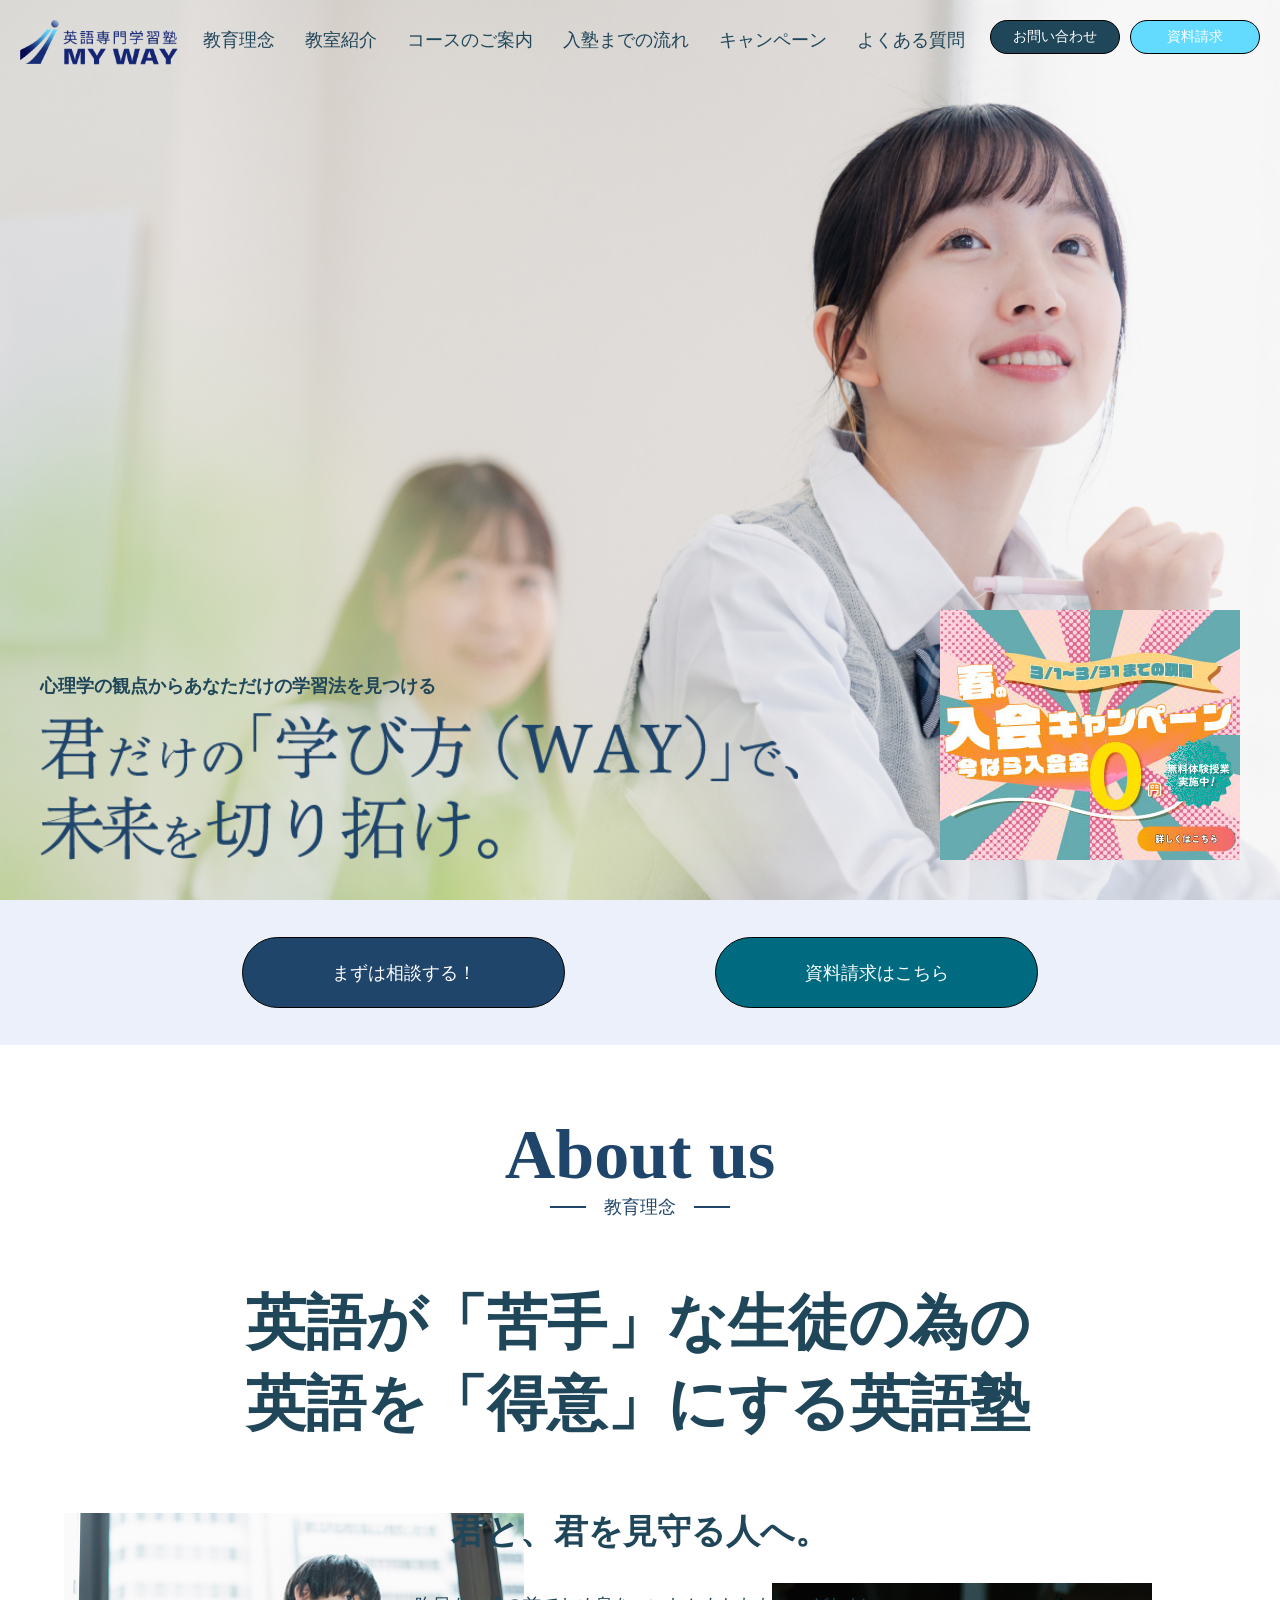
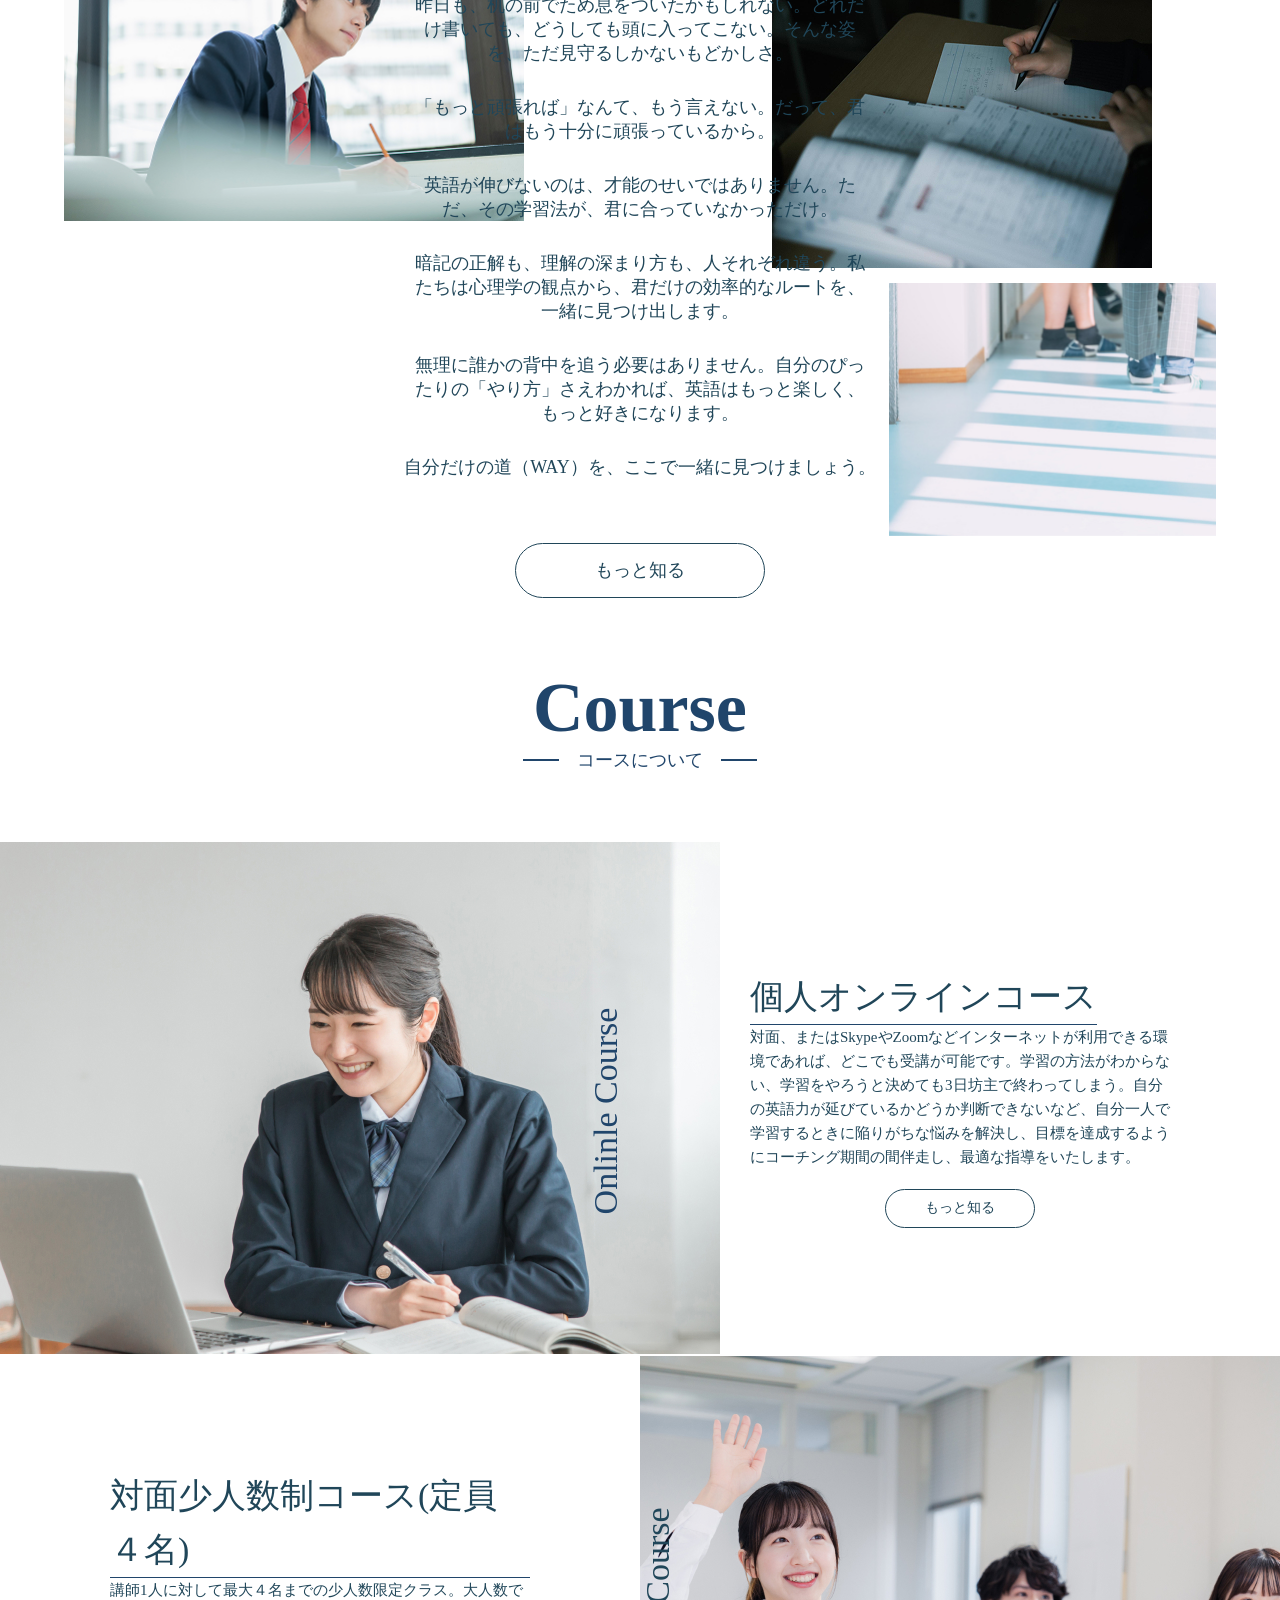
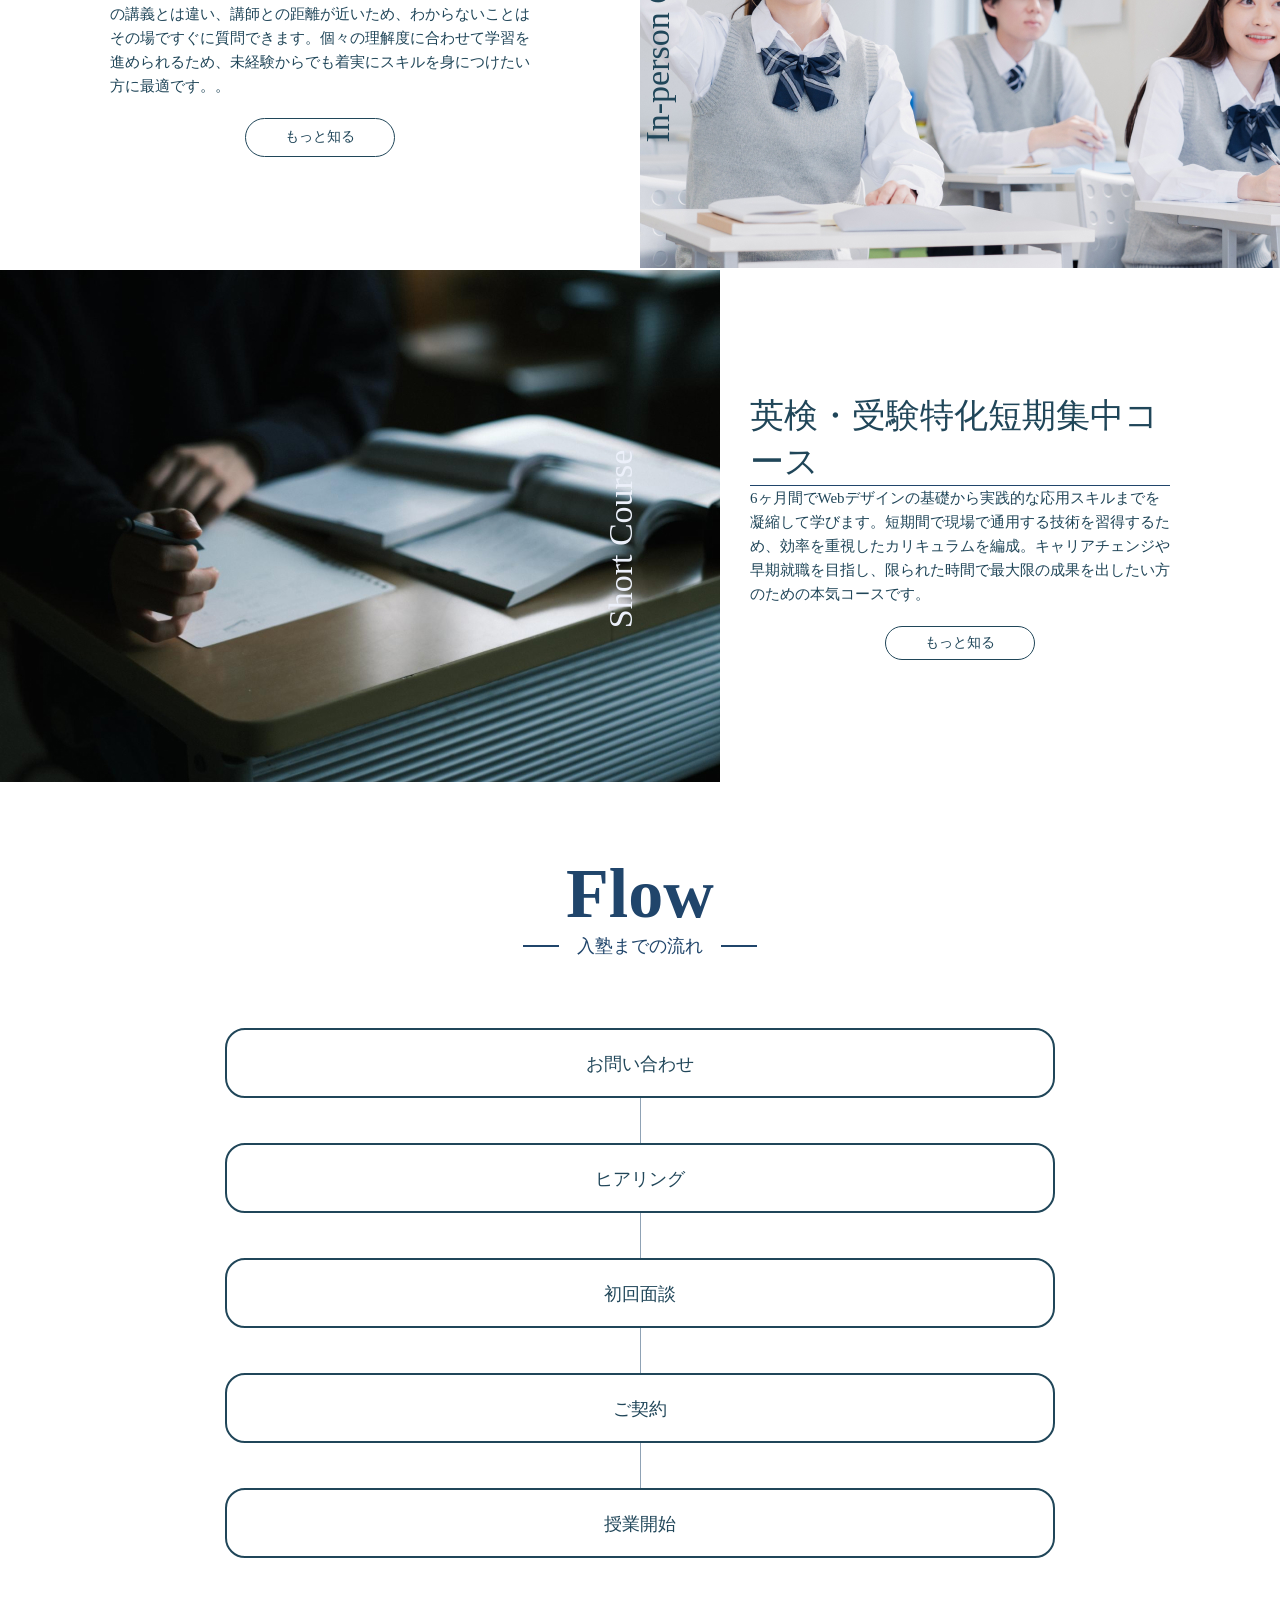
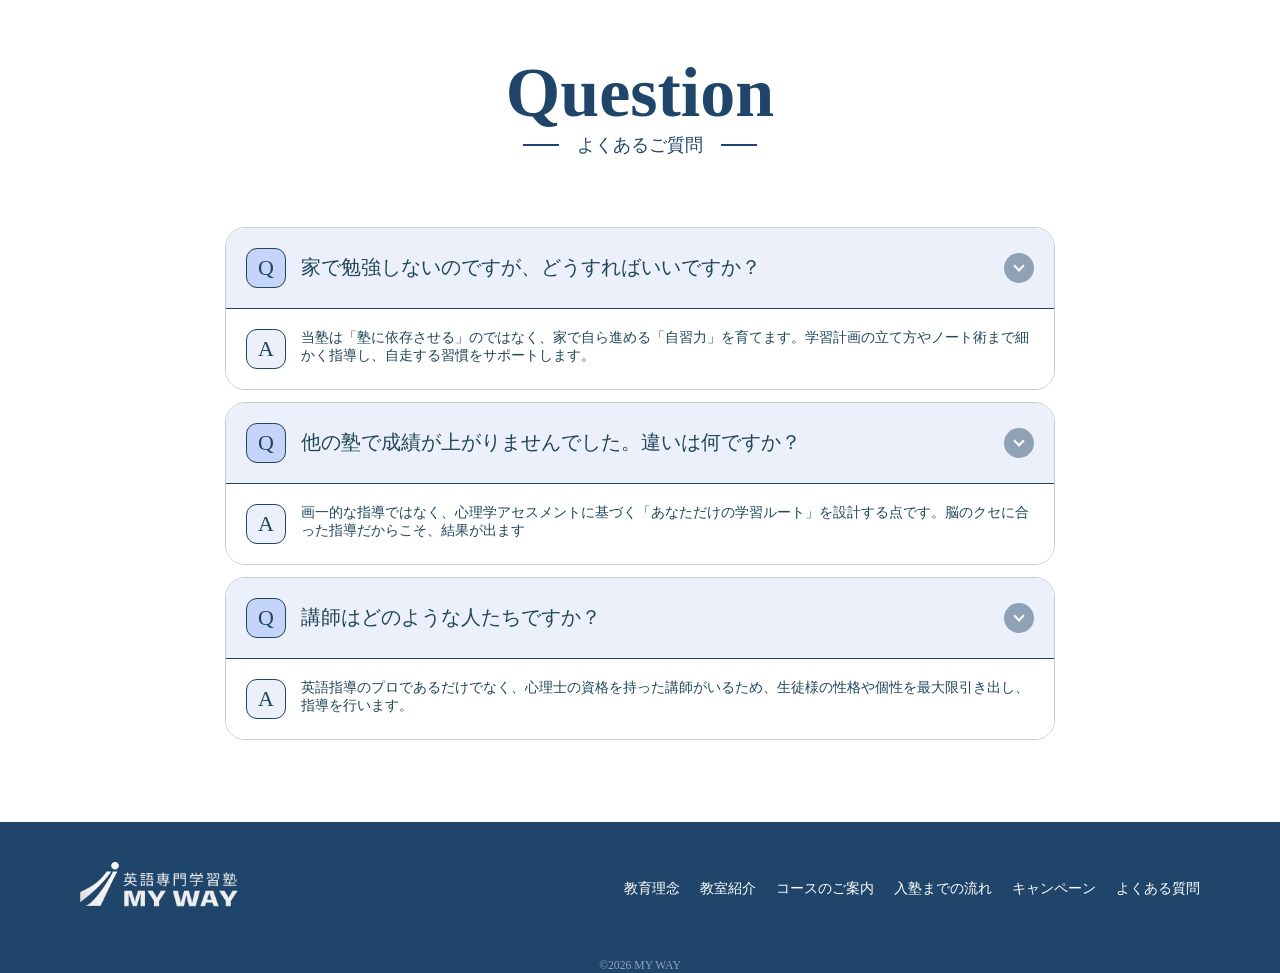
==== index.html @ c49bf660 "Add files via upload" ====
<!doctype html>
<html>
<head>
	
	<meta charset="UTF-8">
	<meta name="description" content="">
	<title>英語専門学習塾 MY WAY</title>
	<link rel="stylesheet" href="style.css">
</head>

<body>
	<header class="header">
		<div class="header-inner">
			<a href="">
				<img src="images/logo.png" alt="MY WAY 英語専門塾のロゴ" height="50">
			</a>
		</div>
			<div class="header-nav-main">
				<ul class="header-nav-list">
					<li ><a class="header-nav-item" href="#1">教育理念</a></li>
					<li><a class="header-nav-item" href="#2">教室紹介</a></li>
					<li><a class="header-nav-item" href="#3">コースのご案内</a></li>
					<li><a class="header-nav-item" href="#4">入塾までの流れ</a></li>
					<li><a class="header-nav-item" href="#5">キャンペーン</a></li>
					<li><a class="header-nav-item" href="#6">よくある質問</a></li>
				</ul>

				<ul class="header-nav-btn">
					<li><a class="c-btn -sm" href="#">お問い合わせ</a></li>
					<li><a class="c-btn -sm -lightblue" href="#">資料請求</a></li>
				</ul>
			</div>
	</header>
	<div class="mv">
		<div class="mv-inner">
			<div class="mv-texterea">
				<p class="mv-sub-text">心理学の観点からあなただけの学習法を見つける</p>
				<p><img src="images/title-mv.svg" alt="君だけの学び方で未来を切り拓け" class="img-title"></p>
			</div>
			<a href="#" id="5"><img src="images/bnr-campaign.jpg" alt="キャンペーンの写真"></a>
		</div>
	</div>
	<section class="contact-erea">
		<ul class="btn-contact">
			<li><a class="c-btn" href="#">まずは相談する！</a></li>
			<li><a class="c-btn -green" href="#">資料請求はこちら</a></li>
		</ul>
	</section>

	<main class="main">
		<section class="about-wapper" id="1">
			<div class="about-container"><!--共通-->
				<h1>About us</h1>
				<p class="text">教育理念</p>
			</div>
			<div class="about-contents">
				
				<img src="images/img-top.jpg" alt="男の子の写真" class="img-top">
				<img src="images/img-study.jpg" alt="ノートの写真" class="img-study">
				<img src="images/img-foot.jpg" alt="足元の写真" class="img-foot">
				
				
				<h2>英語が「苦手」な生徒の為の英語を「得意」にする英語塾</h2>
				<h3>君と、君を見守る人へ。</h3>
				
				<div class="main-text">
					<p>昨日も、机の前でため息をついたかもしれない。どれだけ書いても、どうしても頭に入ってこない。そんな姿を、ただ見守るしかないもどかしさ。</p>
					<p>「もっと頑張れば」なんて、もう言えない。だって、君はもう十分に頑張っているから。</p>
					<p>英語が伸びないのは、才能のせいではありません。ただ、その学習法が、君に合っていなかっただけ。</p>
					<p>暗記の正解も、理解の深まり方も、人それぞれ違う。私たちは心理学の観点から、君だけの効率的なルートを、一緒に見つけ出します。</p>
					<p>無理に誰かの背中を追う必要はありません。自分のぴったりの「やり方」さえわかれば、英語はもっと楽しく、もっと好きになります。</p>
					<p>自分だけの道（WAY）を、ここで一緒に見つけましょう。</p>
				</div>
				
				<ul class="btn-about">
					<li><a class="b-btn" href="#">もっと知る</a></li>
				</ul>
			</div>
		</section>
				
		<section class="course-wapper" id="3">
			<div class="course-container">
				<h1>Course</h1>
				<p class="text">コースについて</p>
			</div><!-- /.course-container -->
			
			<div class="card">
				<div class="card-container">
					<div class="box1">
						<p class="course-label">Onlinle Course</p>
						<div><img src="images/img-online.jpg" alt="個別オンラインコースの写真"></div>
					</div>
					<div class="contents-sub">
						<div class="box2">
							<div class="contents-text">個人オンラインコース</div>
							<p>対面、またはSkypeやZoomなどインターネットが利用できる環境であれば、どこでも受講が可能です。学習の方法がわからない、学習をやろうと決めても3日坊主で終わってしまう。自分の英語力が延びているかどうか判断できないなど、自分一人で学習するときに陥りがちな悩みを解決し、目標を達成するようにコーチング期間の間伴走し、最適な指導をいたします。</p>

							<ul class="btn-about">
								<li><a class="b-btn -sm" href="course-index.html">もっと知る</a></li>
							</ul>
						</div>
					</div>
				</div>
				
				<div class="card-container">
					<div class="box3">					
						<p class="course-label2">In-person Course</p>
						<div><img src="images/img-inperson.jpg" alt="対面少人数制コースの写真"></div>
					</div>
					
					<div class="contents-sub">
						<div class="box4">
							<div class="contents-text">対面少人数制コース(定員４名)</div>
							<p>講師1人に対して最大４名までの少人数限定クラス。大人数での講義とは違い、講師との距離が近いため、わからないことはその場ですぐに質問できます。個々の理解度に合わせて学習を進められるため、未経験からでも着実にスキルを身につけたい方に最適です。。</p>

							<ul class="btn-about">
								<li><a class="b-btn -sm" href="#">もっと知る</a></li>
							</ul>
						</div>
					</div>
				</div>
				
				<div class="card-container">
					<div class="box5">
						<p class="course-label">Short Course</p>
						<div><img src="images/img-short.jpg" alt="英検・受験特化短期集中コースの写真"></div>
					</div>
					
					<div class="contents-sub">
						<div class="box6">
							<div class="contents-text">英検・受験特化短期集中コース</div>
							<p>6ヶ月間でWebデザインの基礎から実践的な応用スキルまでを凝縮して学びます。短期間で現場で通用する技術を習得するため、効率を重視したカリキュラムを編成。キャリアチェンジや早期就職を目指し、限られた時間で最大限の成果を出したい方のための本気コースです。</p>

							<ul class="btn-about">
								<li><a class="b-btn -sm" href="#">もっと知る</a></li>
							</ul>
						</div>
					</div>
				</div>
			</div>
		</section>
		
		<section class="flow-wapper" id="4">
			<div class="flow-container">
				<h1>Flow</h1>
				<p class="text">入塾までの流れ</p>
			</div>
			
			<div class="flow-contents">
				<div class="flow-item">お問い合わせ</div>
				<div class="flow-item">ヒアリング</div>
				<div class="flow-item">初回面談</div>
				<div class="flow-item">ご契約</div>
				<div class="flow-item">授業開始</div>
			</div>
		</section>

		
		<section class="qa-wapper" id="6">
			<div class="qa-container">
				<h1>Question</h1>
				<p class="text">よくあるご質問</p>
			</div><!-- /.flow-container -->
			
			<dl class="qa-list">
				<div class="qa-item">
					<dt class="qa-qestion">
						<span>
							家で勉強しないのですが、どうすればいいですか？
						</span>					
						<div class="plus-icon"></div>
						<a href="#" class="btn-qa"></a>

					</dt>
					<dd class="qa-answer">
						<p >当塾は「塾に依存させる」のではなく、家で自ら進める「自習力」を育てます。学習計画の立て方やノート術まで細かく指導し、自走する習慣をサポートします。
						</p>
					</dd>
				</div>
				
				<div class="qa-item">
					<dt class="qa-qestion">
						<span>
							他の塾で成績が上がりませんでした。違いは何ですか？
						</span>					
						<div class="plus-icon"></div>
						<a href="#" class="btn-qa"></a>
					</dt>
					<dd class="qa-answer">
						<p >画一的な指導ではなく、心理学アセスメントに基づく「あなただけの学習ルート」を設計する点です。脳のクセに合った指導だからこそ、結果が出ます
						</p>
					</dd>
				</div>
				
				<div class="qa-item">
					<dt class="qa-qestion">
						<span>
							講師はどのような人たちですか？
						</span>					
						<div class="plus-icon"></div>
						<a href="#" class="btn-qa"></a>

					</dt>
					<dd class="qa-answer">
						<p >英語指導のプロであるだけでなく、心理士の資格を持った講師がいるため、生徒様の性格や個性を最大限引き出し、指導を行います。
						</p>
					</dd>
				</div>				
			</dl>
		</section>
	</main>
	
	<footer class="footer">
		<footer class="footer">
			<div class="footer-inner">
				<a href="">
					<img src="images/footer-inner.svg" alt="MY WAY 英語専門塾のロゴ" height="50">
				</a>
				
			</div>
			<ul class="footer-contents">
				<li ><a class="footer-nav-item" href="#">教育理念</a></li>
				<li><a class="footer-nav-item" href="#">教室紹介</a></li>
				<li><a class="footer-nav-item" href="#">コースのご案内</a></li>
				<li><a class="footer-nav-item" href="#">入塾までの流れ</a></li>
				<li><a class="footer-nav-item" href="#">キャンペーン</a></li>
				<li><a class="footer-nav-item" href="#">よくある質問</a></li>
			</ul>
		</footer>
	  	<p class="copyright">
			<small>&copy;2026 MY WAY</small>
	  	</p>
	</footer>		
</body>
</html>
---- style.css ----
@charset "UTF-8";
/* CSS Document */
*,* ::before,*::after{
	box-sizing: border-box;
	margin: 0;
	padding: 0;
}
html{
	font-size: 62.5%;
	font-weight: lighter;
	color: #204659;
	font-family: "Shippori Antique" "游ゴシック体", YuGothic, "游ゴシック Medium", "Yu Gothic Medium", "游ゴシック", "Yu Gothic", sans-serif;

}
ul{
	list-style: none;
}
a{
	text-decoration: none;
	color: #204659;
	font-family: "Zen Kaku Gothic";
	font-size: 18px;

}
a :hover{
	opacity: 70%;
}

/* ボタン共通 */
.c-btn {
	display: block;
	width: 323px;
	border: 1px solid #000;
	border-radius: 100vmax;
	padding: 1.25em;
	text-align: center;
	background: #20456B;
	color: #fff;
	font-size: 18px;
}

.c-btn.-sm {
	width: 130px;
	padding: .5em;
	background-color: #204659;
	font-size: 14px;
}

.c-btn.-green {
	background: #006A80;
}

.c-btn.-lightblue {
	background: #63DAFF;
}

/*透明なbtn共通*/
.b-btn{
	display: inline-block;
	width: 250px;
	border: 1px solid #204659;
	border-radius: 100vmax;
	padding: .8em;
	text-align: center;
	color: #204659;
	font-size: 18px;
}
.b-btn.-sm{
	width: 150px;
	padding: .5em;
	font-size: 14px;
}

.b-btn.-l{
	position: relative;
	width: 50px;
	height: 50px;
}
.b-btn.-l:hover{
	background-color: #20456B;
}
.b-btn.-l:after{
	content: "";
	position: absolute;
	width: 13px;
	height: 13px;
	border-bottom: solid 1px #006A80;
	border-right: solid 1px #006A80;
	top: 55%;
	left:50%;
	transform: translate(-50%,-50%) rotate(-135deg);
}
.btn-about{
 	margin-top: 64px;
}
.btn-about a:hover{
	color: #fff;
	background-color: rgba(32,70,89,0.8);
	transition: all 0.7s;
}
.outer{
	margin: 0 auto;
	width: 1440px;
}

/*ヘッダー*/
.header-nav-item{
	display: block;
	text-align: center;
	font-family: "Zen Maru Gothic";
	font-size: 18px;
}
.header-nav-item:hover{
	opacity: 70%;
}
.header-wapper{
	display: flex;
	justify-content: space-between;
	background-color: #ECF0FA;
	padding: 10px 40px;
}
.logo{
	width: 10px;
	display: block;
}
.header-nav-list{
	display: flex;
	height: 40px;
	justify-content: center;
	align-items: center;
	gap: 30px;
}
.header-nav-btn{
	display: flex;
	justify-content: center;
	align-items: flex-start;
	gap: 10px;
}
.header-nav-main{
	display: flex;
	gap: 25px;
}
.header{
	display: flex;
	justify-content: space-between;
	position: fixed;
	top: 0;
	width: 100%;
	padding: 20px;
	z-index: 10000;
}
.header.-sub{
	position: sticky;
	background-color: rgba(255,255,255,0.3);
}
/*mv*/
.mv img{
	display: block;
	max-width: 100%;
	height: auto;
}
.mv{
	height: 100vh;
	padding-bottom: 40px;
	background-image: url("images/img-mv.jpg");
	background-size: cover;
	background-repeat: no-repeat;
}
.mv-inner{
	height: 100%;
	display: flex;
	justify-content: space-between;
	align-items: flex-end;
	padding: 0 40px;
}
.mv-sub-text{
	font-size: 18px;
	font-weight: bold;
}
.img-title{
	padding-top: 15px;
}


/*contact-erea*/
.contact-erea{
	display: flex;
	justify-content: center;
	align-items: center;
	width: 100%;
	height: 145px;
	background-color: #ECF0FA;
}
.btn-contact{
	display: flex;
	justify-content: center;
	align-items: center;
	gap: 150px;
}
.btn-contact1{
	display: flex;
	justify-content: center;
	align-items: center;
	background-color: #20456B;
}
.btn-contact1:hover{
	opacity: 70%;
}
.btn-contact2{
	display: flex;
	justify-content: center;
	align-items: center;
	background-color: #006A80;
}
.btn-contact2:hover{
	opacity: 70%;
}

/*共通見出し*/
.about-container{
	display: block;
}
h1{
	font-size: 70px;
	color: #20456B;
	text-align: center;
}
.text{
	display: flex;
	justify-content: center;
	align-items: center;
	font-size: 18px;
	color: #20456B;
}
.text:before,.text:after {
	border-top: 2px solid #20456B;
	content:"";
	width: 2em;
}
.text:before{
	margin-right: 1em;
}
.text:after{
	margin-left: 1em;
}


.about-wapper{
 	display: flex;
	flex-direction: column;
	justify-content: center;
	align-items: center;
	padding-top: 70px;
}
.about-contents{
	position: relative;
	width: 100%;
 	display: flex;
	flex-direction: column;
	justify-content: center;
	align-items: center;
	margin-top: 64px;
}
.about-contents img{
	position: absolute;
	z-index: -1;
}
.img-top{
	top: 230px;
	left: 5%;
	width: 460px;
}
.img-study{
	top: 300px;
	right: 10%;
	width: 380px;
}
.img-foot{
	top: 600px;
	right: 5%;
	width: 327px;
}
	
h2{
	font-size: 60px;
	width: 788px;
}
h3{
	font-size: 34px;
	margin-top: 64px;
}
.main-text{
	display: flex;
	flex-direction: column;
	justify-content: center;
	align-items: center;
	text-align: center;
	gap: 30px;
	margin-top: 38px;
}
.about-contents p{
	font-size: 18px;
	width: 450px;
}
.about-contents p:last-child{
	width: 500px;
}

/*コースについて*/
.course-wapper{
	margin-top: 70px;
}
.card{
	display: flex;
	flex-direction: column;
	max-width: 1440px;
	width: 100%;
	margin: 0 auto;
	margin-top: 70px;
}
.card-container{
	display: flex;
	width: 100%;
	min-height: 400px;
}
.card-container:nth-child(even){
	flex-direction: row-reverse;
}
.contents-text{
	font-size: 34px;
	border-bottom: 1px solid #20456B;
}
.box1,.box3,.box5{
	position: relative;
	width: 50%;
	height: 100%;
}
.course-label{
	position: absolute;
	font-size: 34px;
	color: #20456B;
	font-weight: lighter;
	z-index: 10;
	transform: rotate(-90deg);
	top: 250px;
	right:-70px;
}

.course-label2{
	color: #204659;
	position: absolute;
	font-size: 34px;
	font-weight: lighter;
	z-index: 10;
	transform: rotate(-90deg);
	top: 250px;
	left: -100px;

}
.box5 .course-label{
	color: #ECF0FA;
}
.contents-sub{
	display: flex;
	justify-content: center;
	align-items: center;
	background-color: #fff;
}
.contents-sub ul{
	margin: 20px auto 0;
	padding: 0;
	list-style: none;
}
.box2,.box4,.box6{
	width: 100%;
	height: 100%;
	display: flex;
	padding: 40px;
	flex-direction: column;
	justify-content: center;
	align-items: flex-start;
	text-align: left;
	padding: 0 110px;
}
.box2,.box4,.box6 p{
	font-size: 15px;
	line-height: 1.6;
	text-align: left;
}
/*フロー*/
.flow-container{
	margin-top: 70px;
}
.flow-contents{
	display: flex;
	justify-content: space-between;
	align-items: center;
	width: 900px;
	margin: 0 auto;
	gap: 20px;
	padding-top: 70px;
/*	border-bottom: solid 1px #000;*/
	flex-direction: column;
}

.flow-contents > div:not(:last-child)::before {
	content: "";
    background: #8FA2B5;
    width: 1px;
    height: 70%;
    position: absolute;
    top: calc(50% - -35px);
}
.flow-item{
	position: relative;
	width: 830px;
	height: 70px;
	display: flex;
	flex-direction: column;
	flex-wrap: wrap;
	align-items: center;
	padding: 22px;
	text-align: center;
	border-radius: 20px;
	border: 2px solid #204659;
	font-size: 18px;
	margin-bottom: 25px;
}
.flow-item:last-child::after{
	display: none;
}

/*クエスチョン*/
.qa-wapper{
	width: 830px;
	margin: 0 auto;
	padding-bottom: 70px;
}
.qa-container{
	max-width: 800px;
	margin: 0 auto;
	padding: 70px 60px;
}
.qa-item{
	margin-bottom: 12px;
	border-bottom: 1px solid #ccc;
	border-radius: 20px;
	overflow: hidden;
	border: 1px solid #ccc;
}
.qa-item span{
	font-size: 20px;
	text-align: left;
}
.qa-qestion{
	display: flex;
	align-items: center;
	justify-content: space-between;
	padding: 20px;
	background-color: #ECF0FA;
	border-bottom: 1px solid #204659;
}

.qa-qestion::before{
	content: "Q";
	display: flex;
	align-items: center;
	justify-content: center;
	width: 40px;
	height: 40px;
	background-color: #C5D4FA;
	border-radius: 11px;
	margin-right: 15px;
	font-size: 22px;
	border: 1px solid #204659;
}
.plus-icon {
	margin-right: auto;
}


.qa-answer{
	display: flex;
	padding: 20px;
	background-color: #fff;
	font-size: 14px;
}

.qa-answer::before{
	content: "A";
	display: flex;
	align-items: center;
	justify-content: center;
	width: 40px;
	height: 40px;
	background-color: #ECF0FA;
	border-radius: 11px;
	margin-right: 15px;
	font-size: 22px;
	border: 1px solid #204659;
}
.qa-answer p {
	width: calc(100% - 55px);
}

.btn-qa{
	position: relative;
	display: inline-block;
	width: 30px;
	height: 30px;
	background-color: #8FA2B5;
	border-radius: 50%;
	text-decoration: none;
	cursor: pointer;
}
.btn-qa:before{
	display: none;
}
.btn-qa:after{
	content: "";
	position: absolute;
	width: 8px;
	height: 8px;
	border-bottom: solid 2px #fff;
	border-right: solid 2px #fff;
	top: 45%;
	left:50%;
	transform: translate(-50%,-50%) rotate(45deg);
}

/*フッター*/
.footer-wapper{
	display: block;
	width: 100%;
	height: 170px;
}
.footer{
	display: flex;
	margin: 0 auto;
	justify-content: space-between;
	align-items: center;
	flex-wrap: wrap;
	background-color: #20456B;
	padding: 20px 40px 0 40px;
	height: auto;
	width: 100%;
	gap: 20px;
}
.footer-contents{
	display: flex;
	justify-content: center;
	gap: 20px;
}
.footer-nav-item{
	color: #fff;
	font-size: 14px;
	font-weight: lighter;
}
.copyright{
	color: #8FA2B5;
	font-weight: lighter;
	width: 100%;
	text-align: center;
	margin-top: 20px;
	font-size: 14px;
}

/*course-index・共通*/
.sub-mv{
	margin: 0 auto;
	width: 100%;
}
.sub-mv img{
	display: block;
	width: 100%;
	height: auto;
	margin: 0 auto;
}

.sub-container p{
	font-size: 20px;
}
.sub-container{
	
	margin: 0 auto;
	text-align: left;
	padding: 90px;
}
.sub-container h4,.p{
	margin: 0 auto;
}
.sub-title{
	position: relative;
	display: inline-block;
	font-size: 70px;
	text-indent: -5px;
}
.sub-title:before{
	content: "";
	position: absolute;
	top: 115%;
	display: inline-block;
	width: 20px;
	height: 1px;
	background-color: #20456B;
	transform: rotate(-90deg);
}
.sub-text{
	display: flex;
	align-items: center;
	line-height: 13px;
	padding-left: 10px;
	padding-top: 10px;
	font-size: 20px;
}

.ab-course{
	font-size: 40px;
	display: flex;
	flex-wrap: nowrap;
	justify-content: center;
	position: relative;
}
.ab-course p{
	padding-right: 20px;
}
.ab-course p:after{
	content: "";
	position: absolute;
	top: 50%;
	left:20%;
	display: inline-block;
	width: 39px;
	height: 1px;
	background-color: #20456B;
	transform: rotate(90deg);
}
.c-1{
	padding: 10px;
}
.ab-text{
	display: flex;
	justify-content: space-between;
	width: 100%;
	margin-top: 50px;
	gap:20px;
}
.ab-text p{
	font-size: 18px;
	width: 50%;
	text-align: justify;
	display: flex;
	align-items: center;
	line-height: 1.7;
}
.sub-contents{
	padding: 40px;
	width: 1080px;
	margin: 0 auto;
}
.key-point1{
	padding: 40 0 0 40px;
	margin: 70px auto;
}
.key-point2{
	padding: 50 0 0 50px;
	margin: 70px auto 70px;
}
.key-1{
	font-size: 40px;
	border-left:4px solid #000;
	padding-left: 20px;
}
.key-2{
	font-size: 18px;
	border: none;
	margin-top: 10px;
}
.point{
	display: flex;
	gap:10px;
	padding-top: 80px;
	cursor: pointer;
}
.step{
	display: flex;
	flex-direction: column;
	justify-content: center;
	align-content: center;
	margin: 0 auto;
}

.sub-btn{
	margin: 0 1420px;
	margin-right: 50px;
	margin-bottom: 50px;
}
.btn-back-top.btn-back-top a{
	transition: all 0.7s;

}
.btn-back-top.btn-back-top a:hover{
transform: scale(1.2,1.2);
}
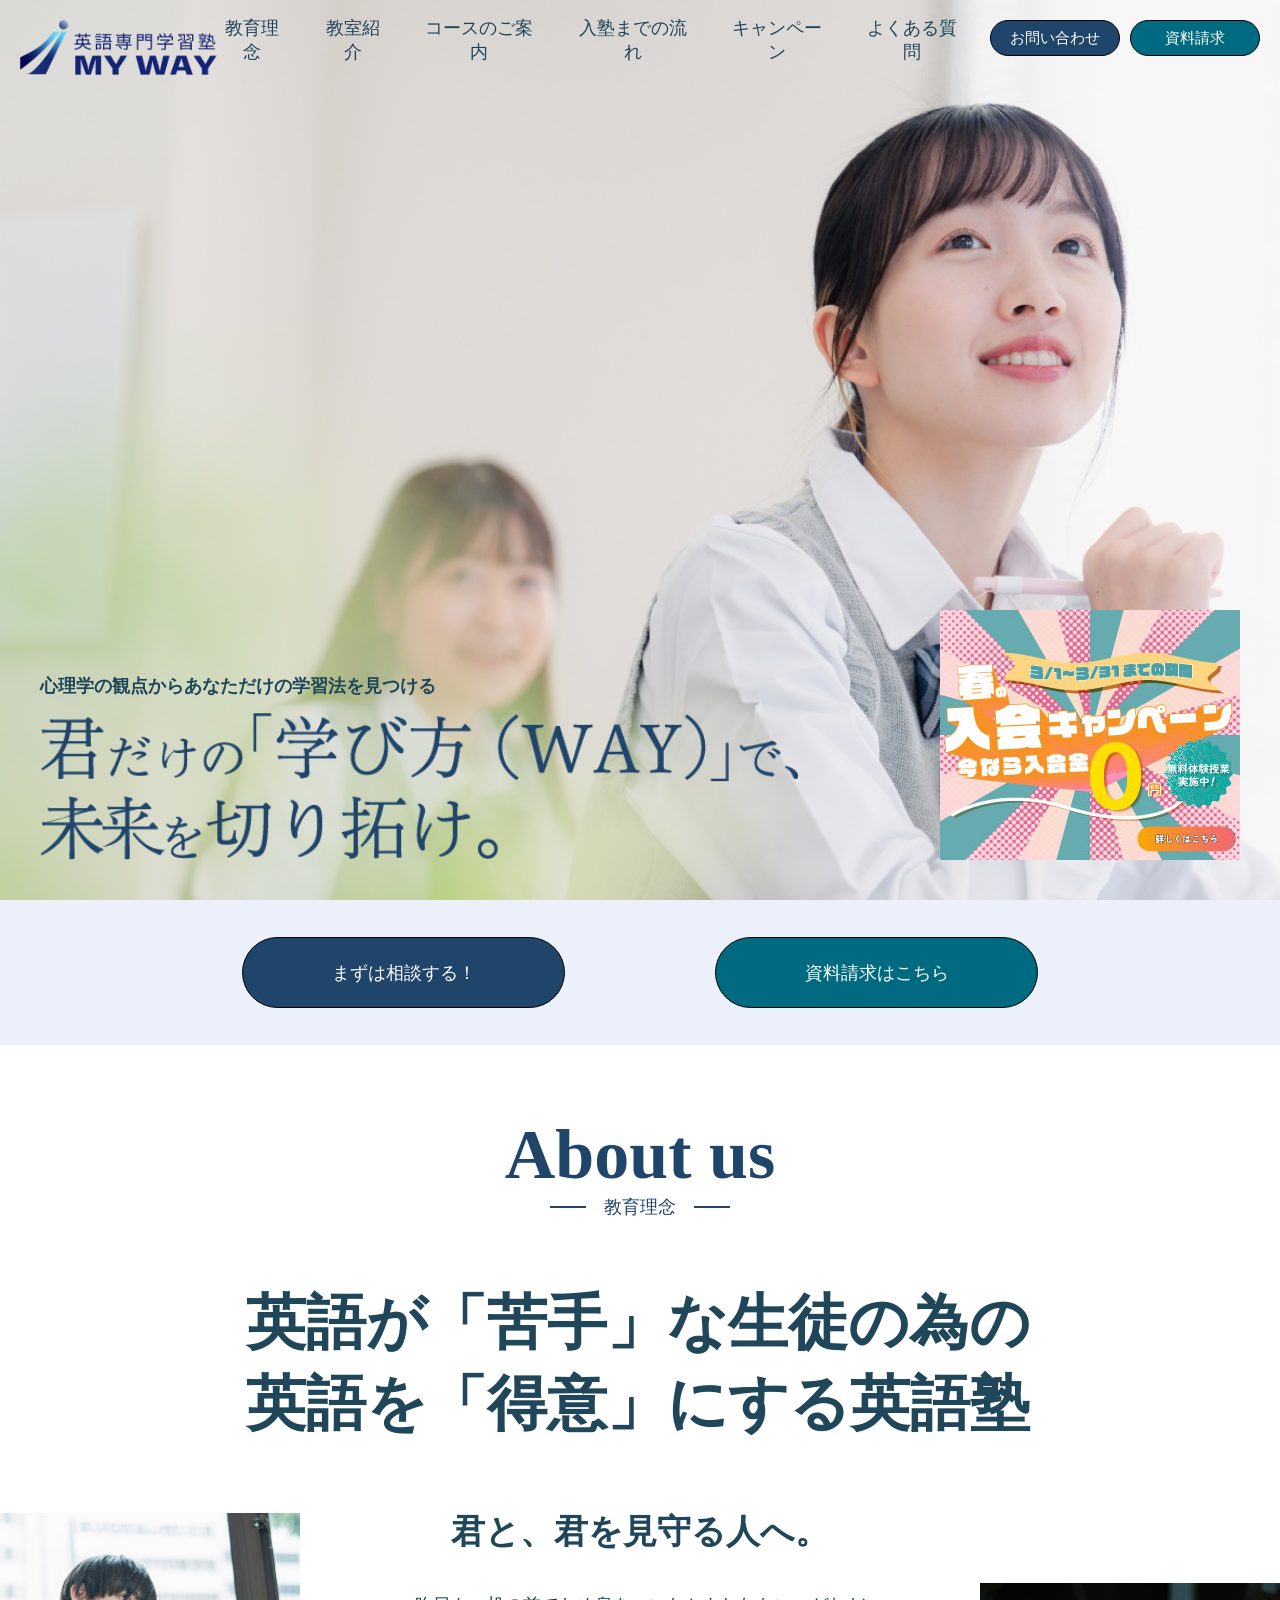
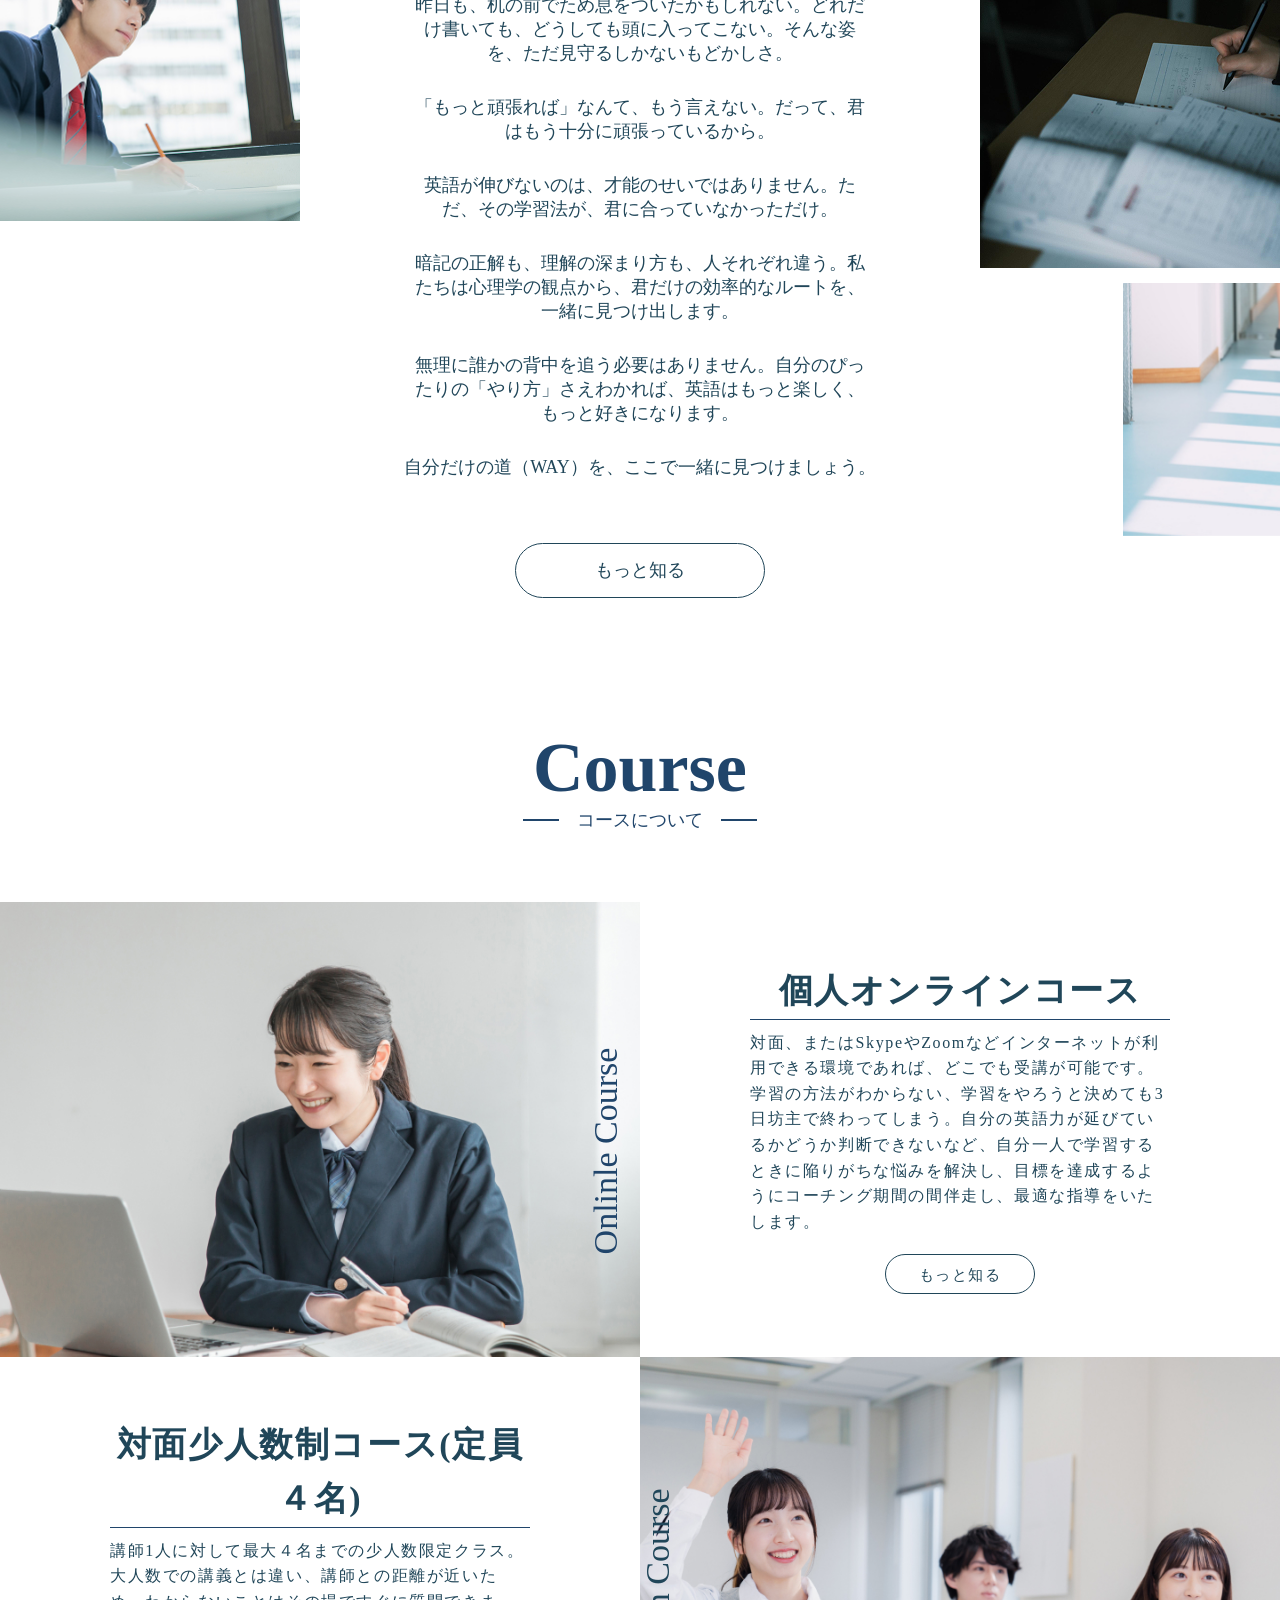
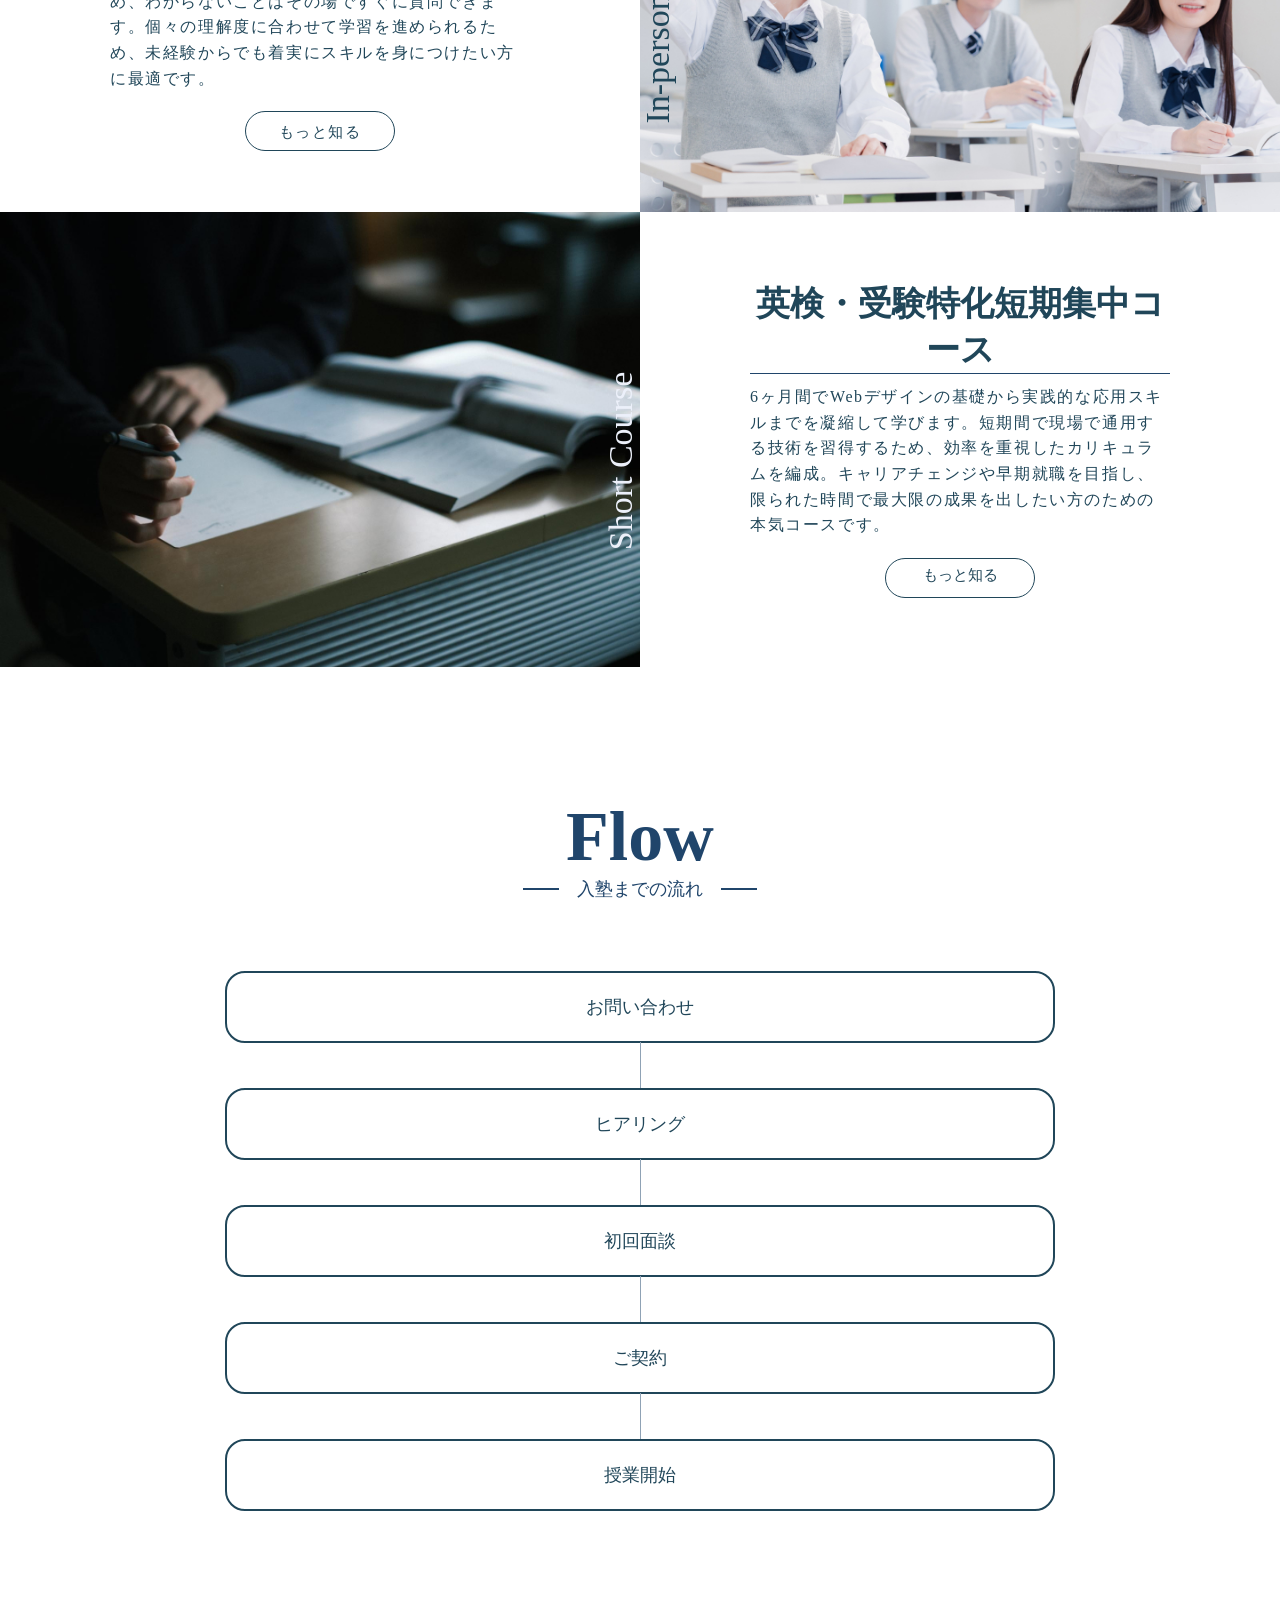
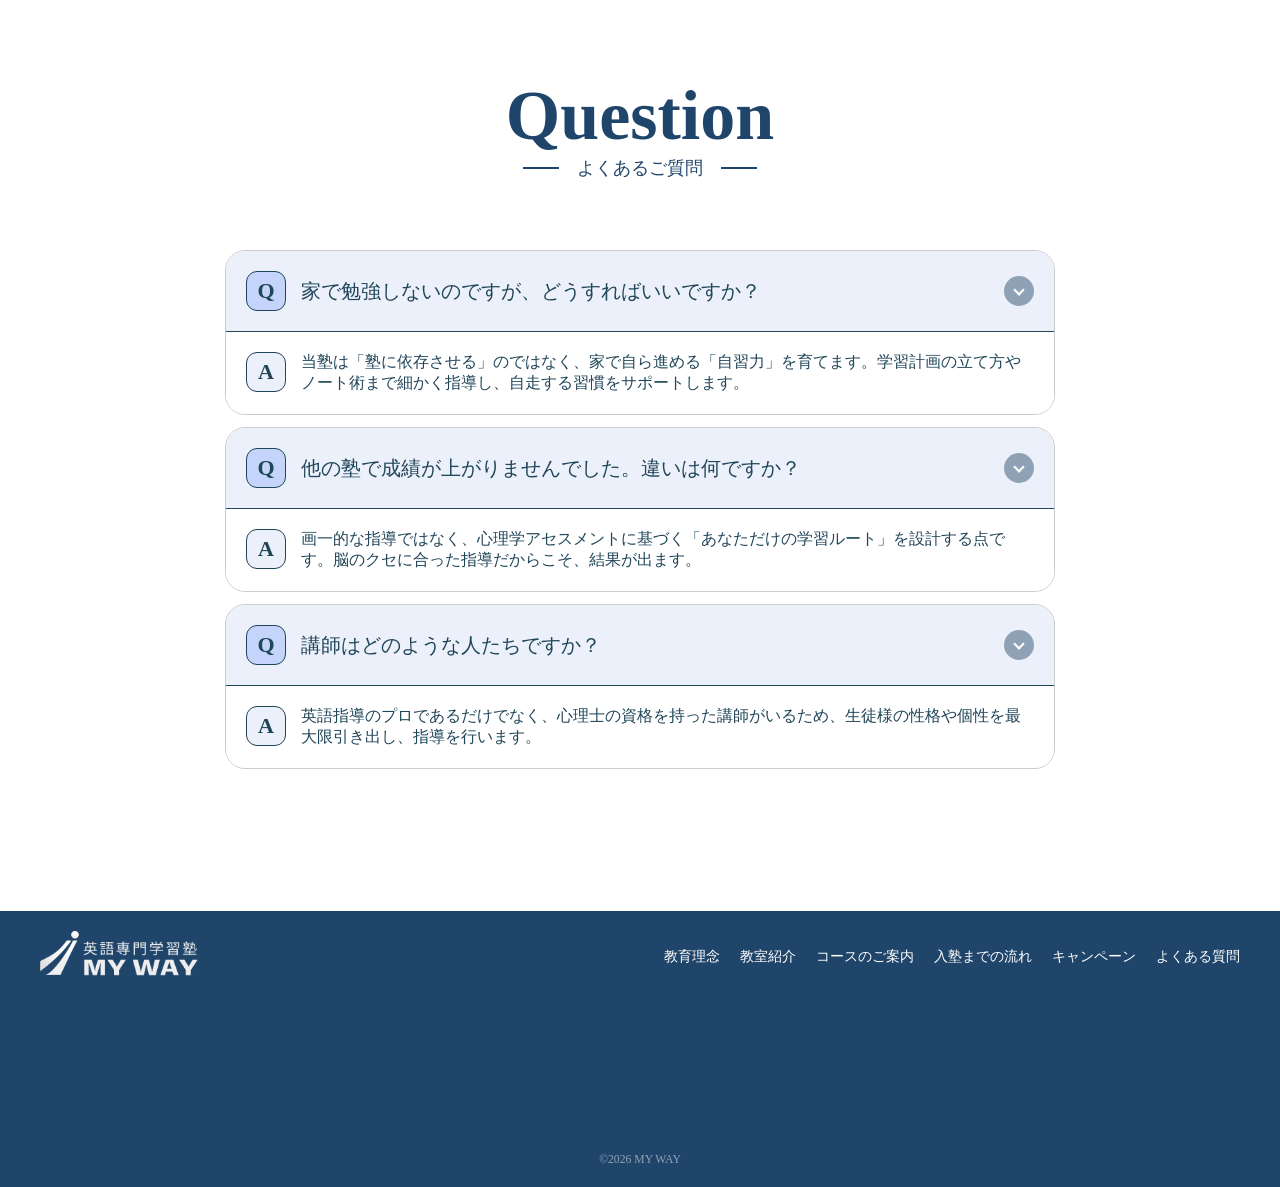
==== commit 61070a13: "Add files via upload" ====
--- a/index.html
+++ b/index.html
@@ -1,28 +1,31 @@
 <!doctype html>
 <html>
 <head>
-	
 	<meta charset="UTF-8">
 	<meta name="description" content="">
 	<title>英語専門学習塾 MY WAY</title>
+	<meta name="robots" content="noindex">
+	<meta name="viewport" content="width=device-width, initial-scale=1.0">
+<!--zen kaku gothic newフォント-->
+	<link rel="preconnect" href="https://fonts.googleapis.com">
+	<link rel="preconnect" href="https://fonts.gstatic.com" crossorigin>
+	<link href="https://fonts.googleapis.com/css2?family=Zen+Kaku+Gothic+New:wght@400;700&display=swap" rel="stylesheet">
 	<link rel="stylesheet" href="style.css">
 </head>
 
 <body>
 	<header class="header">
 		<div class="header-inner">
-			<a href="">
-				<img src="images/logo.png" alt="MY WAY 英語専門塾のロゴ" height="50">
-			</a>
+			<a href="#"><img src="images/logo.png" alt="MY WAY 英語専門塾のロゴ" width="456" height="144"></a>
 		</div>
 			<div class="header-nav-main">
 				<ul class="header-nav-list">
-					<li ><a class="header-nav-item" href="#1">教育理念</a></li>
-					<li><a class="header-nav-item" href="#2">教室紹介</a></li>
-					<li><a class="header-nav-item" href="#3">コースのご案内</a></li>
-					<li><a class="header-nav-item" href="#4">入塾までの流れ</a></li>
-					<li><a class="header-nav-item" href="#5">キャンペーン</a></li>
-					<li><a class="header-nav-item" href="#6">よくある質問</a></li>
+					<li ><a class="header-nav-item" href="#section01">教育理念</a></li>
+					<li><a class="header-nav-item" href="#section02">教室紹介</a></li>
+					<li><a class="header-nav-item" href="#section03">コースのご案内</a></li>
+					<li><a class="header-nav-item" href="#section04">入塾までの流れ</a></li>
+					<li><a class="header-nav-item" href="#section05">キャンペーン</a></li>
+					<li><a class="header-nav-item" href="#section06">よくある質問</a></li>
 				</ul>
 
 				<ul class="header-nav-btn">
@@ -31,15 +34,17 @@
 				</ul>
 			</div>
 	</header>
+	
 	<div class="mv">
 		<div class="mv-inner">
 			<div class="mv-texterea">
 				<p class="mv-sub-text">心理学の観点からあなただけの学習法を見つける</p>
 				<p><img src="images/title-mv.svg" alt="君だけの学び方で未来を切り拓け" class="img-title"></p>
 			</div>
-			<a href="#" id="5"><img src="images/bnr-campaign.jpg" alt="キャンペーンの写真"></a>
+			<a href="#" id="section05"><img src="images/bnr-campaign.jpg" alt="キャンペーンの写真"></a>
 		</div>
 	</div>
+	
 	<section class="contact-erea">
 		<ul class="btn-contact">
 			<li><a class="c-btn" href="#">まずは相談する！</a></li>
@@ -48,16 +53,16 @@
 	</section>
 
 	<main class="main">
-		<section class="about-wapper" id="1">
+		<section class="about-wapper" id="section01">
 			<div class="about-container"><!--共通-->
 				<h1>About us</h1>
 				<p class="text">教育理念</p>
 			</div>
 			<div class="about-contents">
 				
-				<img src="images/img-top.jpg" alt="男の子の写真" class="img-top">
-				<img src="images/img-study.jpg" alt="ノートの写真" class="img-study">
-				<img src="images/img-foot.jpg" alt="足元の写真" class="img-foot">
+				<img src="images/img-top.jpg" alt="男の子の写真" class="img-top" width="459" height="307">
+				<img src="images/img-study.jpg" alt="ノートの写真" class="img-study" width="380" height="285">
+				<img src="images/img-foot.jpg" alt="足元の写真" class="img-foot" width="326" height="252">
 				
 				
 				<h2>英語が「苦手」な生徒の為の英語を「得意」にする英語塾</h2>
@@ -78,7 +83,7 @@
 			</div>
 		</section>
 				
-		<section class="course-wapper" id="3">
+		<section class="course-wapper" id="section03">
 			<div class="course-container">
 				<h1>Course</h1>
 				<p class="text">コースについて</p>
@@ -88,7 +93,7 @@
 				<div class="card-container">
 					<div class="box1">
 						<p class="course-label">Onlinle Course</p>
-						<div><img src="images/img-online.jpg" alt="個別オンラインコースの写真"></div>
+						<div><img src="images/img-online.jpg" alt="個別オンラインコースの写真" width="720" height="512"></div>
 					</div>
 					<div class="contents-sub">
 						<div class="box2">
@@ -105,13 +110,13 @@
 				<div class="card-container">
 					<div class="box3">					
 						<p class="course-label2">In-person Course</p>
-						<div><img src="images/img-inperson.jpg" alt="対面少人数制コースの写真"></div>
+						<div><img src="images/img-inperson.jpg" alt="対面少人数制コースの写真" width="720" height="512"></div>
 					</div>
 					
 					<div class="contents-sub">
 						<div class="box4">
 							<div class="contents-text">対面少人数制コース(定員４名)</div>
-							<p>講師1人に対して最大４名までの少人数限定クラス。大人数での講義とは違い、講師との距離が近いため、わからないことはその場ですぐに質問できます。個々の理解度に合わせて学習を進められるため、未経験からでも着実にスキルを身につけたい方に最適です。。</p>
+							<p>講師1人に対して最大４名までの少人数限定クラス。大人数での講義とは違い、講師との距離が近いため、わからないことはその場ですぐに質問できます。個々の理解度に合わせて学習を進められるため、未経験からでも着実にスキルを身につけたい方に最適です。</p>
 
 							<ul class="btn-about">
 								<li><a class="b-btn -sm" href="#">もっと知る</a></li>
@@ -123,7 +128,7 @@
 				<div class="card-container">
 					<div class="box5">
 						<p class="course-label">Short Course</p>
-						<div><img src="images/img-short.jpg" alt="英検・受験特化短期集中コースの写真"></div>
+						<div><img src="images/img-short.jpg" alt="英検・受験特化短期集中コースの写真" width="720" height="512"></div>
 					</div>
 					
 					<div class="contents-sub">
@@ -140,7 +145,7 @@
 			</div>
 		</section>
 		
-		<section class="flow-wapper" id="4">
+		<section class="flow-wapper" id="section04">
 			<div class="flow-container">
 				<h1>Flow</h1>
 				<p class="text">入塾までの流れ</p>
@@ -156,7 +161,7 @@
 		</section>
 
 		
-		<section class="qa-wapper" id="6">
+		<section class="qa-wapper" id="section06">
 			<div class="qa-container">
 				<h1>Question</h1>
 				<p class="text">よくあるご質問</p>
@@ -173,7 +178,7 @@
 
 					</dt>
 					<dd class="qa-answer">
-						<p >当塾は「塾に依存させる」のではなく、家で自ら進める「自習力」を育てます。学習計画の立て方やノート術まで細かく指導し、自走する習慣をサポートします。
+						<p>当塾は「塾に依存させる」のではなく、家で自ら進める「自習力」を育てます。学習計画の立て方やノート術まで細かく指導し、自走する習慣をサポートします。
 						</p>
 					</dd>
 				</div>
@@ -187,7 +192,7 @@
 						<a href="#" class="btn-qa"></a>
 					</dt>
 					<dd class="qa-answer">
-						<p >画一的な指導ではなく、心理学アセスメントに基づく「あなただけの学習ルート」を設計する点です。脳のクセに合った指導だからこそ、結果が出ます
+						<p>画一的な指導ではなく、心理学アセスメントに基づく「あなただけの学習ルート」を設計する点です。脳のクセに合った指導だからこそ、結果が出ます。
 						</p>
 					</dd>
 				</div>
@@ -202,7 +207,7 @@
 
 					</dt>
 					<dd class="qa-answer">
-						<p >英語指導のプロであるだけでなく、心理士の資格を持った講師がいるため、生徒様の性格や個性を最大限引き出し、指導を行います。
+						<p>英語指導のプロであるだけでなく、心理士の資格を持った講師がいるため、生徒様の性格や個性を最大限引き出し、指導を行います。
 						</p>
 					</dd>
 				</div>				
@@ -211,25 +216,20 @@
 	</main>
 	
 	<footer class="footer">
-		<footer class="footer">
 			<div class="footer-inner">
 				<a href="">
-					<img src="images/footer-inner.svg" alt="MY WAY 英語専門塾のロゴ" height="50">
+					<img src="images/footer-inner.svg" alt="MY WAY 英語専門塾のロゴ">
 				</a>
-				
 			</div>
 			<ul class="footer-contents">
-				<li ><a class="footer-nav-item" href="#">教育理念</a></li>
-				<li><a class="footer-nav-item" href="#">教室紹介</a></li>
-				<li><a class="footer-nav-item" href="#">コースのご案内</a></li>
-				<li><a class="footer-nav-item" href="#">入塾までの流れ</a></li>
-				<li><a class="footer-nav-item" href="#">キャンペーン</a></li>
-				<li><a class="footer-nav-item" href="#">よくある質問</a></li>
+				<li ><a class="footer-nav-item" href="section01">教育理念</a></li>
+				<li><a class="footer-nav-item" href="section02">教室紹介</a></li>
+				<li><a class="footer-nav-item" href="section03">コースのご案内</a></li>
+				<li><a class="footer-nav-item" href="section04">入塾までの流れ</a></li>
+				<li><a class="footer-nav-item" href="section05">キャンペーン</a></li>
+				<li><a class="footer-nav-item" href="section06">よくある質問</a></li>
 			</ul>
-		</footer>
-	  	<p class="copyright">
-			<small>&copy;2026 MY WAY</small>
-	  	</p>
+	  	<p class="copyright"><small>&copy;2026 MY WAY</small></p>
 	</footer>		
 </body>
 </html>
--- a/style.css
+++ b/style.css
@@ -1,30 +1,27 @@
 @charset "UTF-8";
-/* CSS Document */
 *,* ::before,*::after{
 	box-sizing: border-box;
 	margin: 0;
 	padding: 0;
 }
 html{
-	font-size: 62.5%;
+	font-size: 16px;
 	font-weight: lighter;
 	color: #204659;
-	font-family: "Shippori Antique" "游ゴシック体", YuGothic, "游ゴシック Medium", "Yu Gothic Medium", "游ゴシック", "Yu Gothic", sans-serif;
-
-}
-ul{
-	list-style: none;
+	font-family: "Shippori Antique" "游ゴシック体", "YuGothic", "游ゴシック Medium", "Yu Gothic Medium", "sans-serif";
+}
+ul{ list-style: none; }
+
+img {
+	max-width: 100%;
+	height: auto;
+	vertical-align: bottom;
 }
 a{
 	text-decoration: none;
 	color: #204659;
-	font-family: "Zen Kaku Gothic";
-	font-size: 18px;
-
-}
-a :hover{
-	opacity: 70%;
-}
+}
+a :hover{ opacity: 70%; }
 
 /* ボタン共通 */
 .c-btn {
@@ -42,8 +39,8 @@
 .c-btn.-sm {
 	width: 130px;
 	padding: .5em;
-	background-color: #204659;
-	font-size: 14px;
+	background-color: #20456B;
+	font-size: 15px;
 }
 
 .c-btn.-green {
@@ -51,7 +48,7 @@
 }
 
 .c-btn.-lightblue {
-	background: #63DAFF;
+	background: #006A80;
 }
 
 /*透明なbtn共通*/
@@ -67,8 +64,9 @@
 }
 .b-btn.-sm{
 	width: 150px;
+	height: 40px;
 	padding: .5em;
-	font-size: 14px;
+	font-size: 15px;
 }
 
 .b-btn.-l{
@@ -107,21 +105,10 @@
 .header-nav-item{
 	display: block;
 	text-align: center;
-	font-family: "Zen Maru Gothic";
 	font-size: 18px;
 }
 .header-nav-item:hover{
 	opacity: 70%;
-}
-.header-wapper{
-	display: flex;
-	justify-content: space-between;
-	background-color: #ECF0FA;
-	padding: 10px 40px;
-}
-.logo{
-	width: 10px;
-	display: block;
 }
 .header-nav-list{
 	display: flex;
@@ -153,6 +140,11 @@
 	position: sticky;
 	background-color: rgba(255,255,255,0.3);
 }
+.header-inner {
+	width: 200px;
+}
+
+
 /*mv*/
 .mv img{
 	display: block;
@@ -177,12 +169,10 @@
 	font-size: 18px;
 	font-weight: bold;
 }
-.img-title{
-	padding-top: 15px;
-}
-
-
-/*contact-erea*/
+.img-title{ padding-top: 15px; }
+
+
+/*お問い合わせボタン*/
 .contact-erea{
 	display: flex;
 	justify-content: center;
@@ -190,6 +180,7 @@
 	width: 100%;
 	height: 145px;
 	background-color: #ECF0FA;
+	margin-bottom: 70px;
 }
 .btn-contact{
 	display: flex;
@@ -197,29 +188,27 @@
 	align-items: center;
 	gap: 150px;
 }
-.btn-contact1{
-	display: flex;
-	justify-content: center;
-	align-items: center;
-	background-color: #20456B;
-}
-.btn-contact1:hover{
-	opacity: 70%;
-}
-.btn-contact2{
-	display: flex;
-	justify-content: center;
-	align-items: center;
-	background-color: #006A80;
-}
-.btn-contact2:hover{
-	opacity: 70%;
-}
-
-/*共通見出し*/
-.about-container{
-	display: block;
-}
+
+/*教育理念*/
+.about-wapper{
+ 	display: flex;
+	flex-direction: column;
+	justify-content: center;
+	align-items: center;
+	margin-bottom: 130px;
+}
+.about-contents{
+	position: relative;
+	width: 100%;
+ 	display: flex;
+	flex-direction: column;
+	justify-content: center;
+	align-items: center;
+	margin-top: 64px;
+}
+.about-container{ display: block; }
+
+/*共通タイトル*/
 h1{
 	font-size: 70px;
 	color: #20456B;
@@ -243,106 +232,117 @@
 .text:after{
 	margin-left: 1em;
 }
-
-
-.about-wapper{
- 	display: flex;
-	flex-direction: column;
-	justify-content: center;
-	align-items: center;
-	padding-top: 70px;
-}
-.about-contents{
-	position: relative;
-	width: 100%;
- 	display: flex;
-	flex-direction: column;
-	justify-content: center;
-	align-items: center;
+h2{
+	font-size: 60px;
+	width: 788px;
+}
+h3{
+	font-size: 34px;
 	margin-top: 64px;
+}
+.main-text{
+	display: flex;
+	flex-direction: column;
+	justify-content: center;
+	align-items: center;
+	text-align: center;
+	gap: 30px;
+	margin-top: 38px;
 }
 .about-contents img{
 	position: absolute;
 	z-index: -1;
 }
+.about-contents p{
+	font-size: 18px;
+	width: 450px;
+}
+.about-contents p:last-child{
+	width: 500px;
+}
 .img-top{
 	top: 230px;
-	left: 5%;
+	left: calc(50% - 800px);
 	width: 460px;
 }
 .img-study{
 	top: 300px;
-	right: 10%;
+	right: calc(50% - 720px);
 	width: 380px;
 }
 .img-foot{
 	top: 600px;
-	right: 5%;
+	right: calc(50% - 810px);
 	width: 327px;
 }
-	
-h2{
-	font-size: 60px;
-	width: 788px;
-}
-h3{
-	font-size: 34px;
-	margin-top: 64px;
-}
-.main-text{
-	display: flex;
-	flex-direction: column;
-	justify-content: center;
-	align-items: center;
-	text-align: center;
-	gap: 30px;
-	margin-top: 38px;
-}
-.about-contents p{
-	font-size: 18px;
-	width: 450px;
-}
-.about-contents p:last-child{
-	width: 500px;
-}
+
 
 /*コースについて*/
 .course-wapper{
+	margin-bottom: 130px;
+}
+.card{
+	display: flex;
+	flex-direction: column;
+	max-width: 1440px;
+	width: 100%;
+	margin: 0 auto;
 	margin-top: 70px;
 }
-.card{
-	display: flex;
-	flex-direction: column;
-	max-width: 1440px;
-	width: 100%;
-	margin: 0 auto;
-	margin-top: 70px;
-}
 .card-container{
 	display: flex;
+	display: grid;
+	grid-template-columns: repeat( 2, 1fr );
 	width: 100%;
 	min-height: 400px;
+}
+
+.card-container:nth-child(even) > :nth-child(1) {
+	grid-column: 2;
+}
+
+.card-container:nth-child(even) > :nth-child(2) {
+	grid-column: 1;
+	grid-row: 1;
 }
 .card-container:nth-child(even){
 	flex-direction: row-reverse;
 }
 .contents-text{
 	font-size: 34px;
+	width: 100%;
+	font-weight: bold;
+	text-align: center;
 	border-bottom: 1px solid #20456B;
+	margin-bottom: 10px;
 }
 .box1,.box3,.box5{
 	position: relative;
-	width: 50%;
+	width: 100%;
 	height: 100%;
 }
+.box2,.box4,.box6{
+	width: 100%;
+	display: flex;
+	flex-direction: column;
+	justify-content: center;
+	align-items: flex-start;
+	text-align: left;
+	padding: 0 110px;
+}
+.box2,.box4,.box6 p{
+	line-height: 1.6;
+	letter-spacing: .1rem;
+	text-align: left;
+}
+
 .course-label{
 	position: absolute;
 	font-size: 34px;
 	color: #20456B;
-	font-weight: lighter;
 	z-index: 10;
 	transform: rotate(-90deg);
-	top: 250px;
+	top: 230px;
 	right:-70px;
 }
 
@@ -350,10 +350,9 @@
 	color: #204659;
 	position: absolute;
 	font-size: 34px;
-	font-weight: lighter;
 	z-index: 10;
 	transform: rotate(-90deg);
-	top: 250px;
+	top: 230px;
 	left: -100px;
 
 }
@@ -371,25 +370,10 @@
 	padding: 0;
 	list-style: none;
 }
-.box2,.box4,.box6{
-	width: 100%;
-	height: 100%;
-	display: flex;
-	padding: 40px;
-	flex-direction: column;
-	justify-content: center;
-	align-items: flex-start;
-	text-align: left;
-	padding: 0 110px;
-}
-.box2,.box4,.box6 p{
-	font-size: 15px;
-	line-height: 1.6;
-	text-align: left;
-}
+
 /*フロー*/
-.flow-container{
-	margin-top: 70px;
+.flow-wapper{
+	margin-bottom: 70px;
 }
 .flow-contents{
 	display: flex;
@@ -399,7 +383,6 @@
 	margin: 0 auto;
 	gap: 20px;
 	padding-top: 70px;
-/*	border-bottom: solid 1px #000;*/
 	flex-direction: column;
 }
 
@@ -414,10 +397,10 @@
 .flow-item{
 	position: relative;
 	width: 830px;
-	height: 70px;
 	display: flex;
 	flex-direction: column;
 	flex-wrap: wrap;
+	justify-content: center;
 	align-items: center;
 	padding: 22px;
 	text-align: center;
@@ -434,7 +417,7 @@
 .qa-wapper{
 	width: 830px;
 	margin: 0 auto;
-	padding-bottom: 70px;
+	padding-bottom: 130px;
 }
 .qa-container{
 	max-width: 800px;
@@ -472,20 +455,9 @@
 	border-radius: 11px;
 	margin-right: 15px;
 	font-size: 22px;
+	font-weight: bold;
 	border: 1px solid #204659;
 }
-.plus-icon {
-	margin-right: auto;
-}
-
-
-.qa-answer{
-	display: flex;
-	padding: 20px;
-	background-color: #fff;
-	font-size: 14px;
-}
-
 .qa-answer::before{
 	content: "A";
 	display: flex;
@@ -497,12 +469,22 @@
 	border-radius: 11px;
 	margin-right: 15px;
 	font-size: 22px;
+	font-weight: bold;
 	border: 1px solid #204659;
 }
 .qa-answer p {
 	width: calc(100% - 55px);
-}
-
+	font-size: 16px;
+}
+.plus-icon {
+	margin-right: auto;
+}
+.qa-answer{
+	display: flex;
+	padding: 20px;
+	background-color: #fff;
+	font-size: 14px;
+}
 .btn-qa{
 	position: relative;
 	display: inline-block;
@@ -529,11 +511,6 @@
 }
 
 /*フッター*/
-.footer-wapper{
-	display: block;
-	width: 100%;
-	height: 170px;
-}
 .footer{
 	display: flex;
 	margin: 0 auto;
@@ -541,10 +518,12 @@
 	align-items: center;
 	flex-wrap: wrap;
 	background-color: #20456B;
-	padding: 20px 40px 0 40px;
-	height: auto;
-	width: 100%;
-	gap: 20px;
+	padding: 20px 40px 20px 40px;
+	width: 100%;
+	gap: 170px;
+}
+.footer-inner img{
+	height: 50px;
 }
 .footer-contents{
 	display: flex;
@@ -554,18 +533,17 @@
 .footer-nav-item{
 	color: #fff;
 	font-size: 14px;
-	font-weight: lighter;
 }
 .copyright{
 	color: #8FA2B5;
-	font-weight: lighter;
-	width: 100%;
-	text-align: center;
-	margin-top: 20px;
+	width: 100%;
+	text-align: center;
 	font-size: 14px;
 }
 
-/*course-index・共通*/
+
+
+/*course-index/サブページ*/
 .sub-mv{
 	margin: 0 auto;
 	width: 100%;
@@ -576,15 +554,14 @@
 	height: auto;
 	margin: 0 auto;
 }
-
+.sub-container{
+	
+	margin: 0 auto;
+	text-align: left;
+	padding: 90px;
+}
 .sub-container p{
 	font-size: 20px;
-}
-.sub-container{
-	
-	margin: 0 auto;
-	text-align: left;
-	padding: 90px;
 }
 .sub-container h4,.p{
 	margin: 0 auto;
